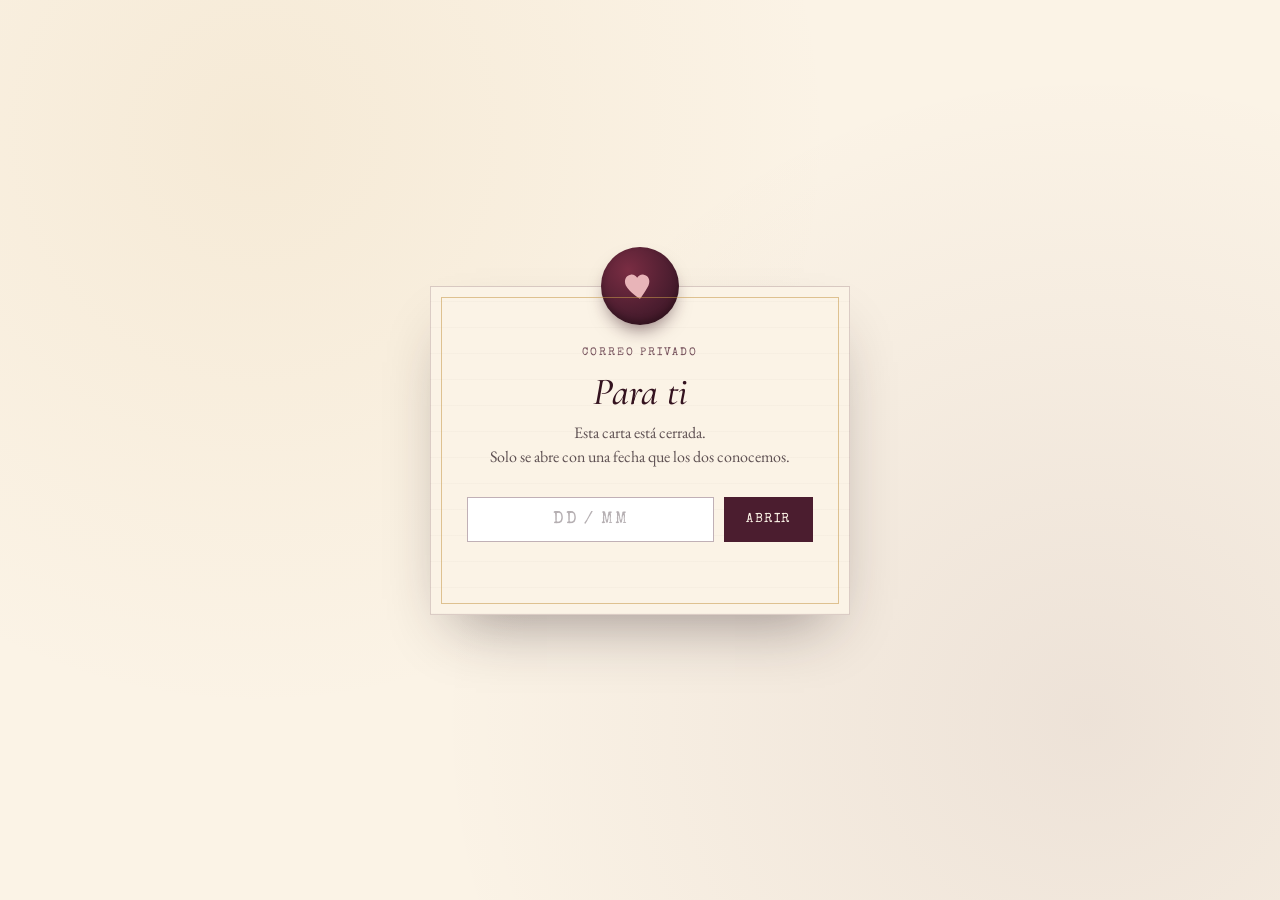
==== index.html @ 9cd6035f "BASE" ====
<!DOCTYPE html>
<html lang="es">
<head>
<meta charset="UTF-8">
<meta name="viewport" content="width=device-width, initial-scale=1.0">
<title>Para ti</title>
<link rel="icon" href="data:image/svg+xml,%3Csvg xmlns='http://www.w3.org/2000/svg' viewBox='0 0 32 32'%3E%3Ctext y='26' font-size='26'%3E%E2%9D%A4%EF%B8%8F%3C/text%3E%3C/svg%3E">
<link rel="preconnect" href="https://fonts.googleapis.com">
<link rel="preconnect" href="https://fonts.gstatic.com" crossorigin>
<link href="https://fonts.googleapis.com/css2?family=Cormorant+Garamond:ital,wght@0,400;0,500;0,600;1,500&family=EB+Garamond:ital,wght@0,400;0,500;1,400&family=Special+Elite&display=swap" rel="stylesheet">
<link rel="stylesheet" href="styles.css">
</head>
<body>

  <div class="envelope-card" id="envelopeCard">
    <div class="wax-seal" id="waxSeal">
      <svg viewBox="0 0 24 24"><path d="M12 21s-7.5-4.6-10-9.4C.4 8 2 4.5 5.4 4c2-.3 3.7.7 4.6 2.2C10.9 4.7 12.6 3.7 14.6 4c3.4.5 5 4 3.4 7.6C15.5 16.4 12 21 12 21z"/></svg>
    </div>
    <p class="eyebrow-mono">Correo privado</p>
    <h1 class="letter-title">Para ti</h1>
    <p class="letter-hint">Esta carta está cerrada.<br>Solo se abre con una fecha que los dos conocemos.</p>
    <form id="lockForm" autocomplete="off">
      <input type="text" id="dateInput" placeholder="DD / MM" aria-label="Introduce la fecha de nuestro aniversario" inputmode="numeric">
      <button type="submit" class="btn-primary">Abrir</button>
    </form>
    <p class="error-msg" id="errorMsg">Esa fecha no es... prueba otra vez.</p>
  </div>

<script>
(function(){

  function isCorrectDate(raw){
    var val = raw.trim().toLowerCase();
    var m = val.match(/^(\d{1,2})\s*[\/\-.\s]\s*(\d{1,2})$/);
    if(m){
      var day = parseInt(m[1],10);
      var month = parseInt(m[2],10);
      return day === 18 && month === 8;
    }
    if(/^18\s*(de)?\s*agosto$/.test(val)) return true;
    return false;
  }

  var envelopeCard = document.getElementById('envelopeCard');
  var waxSeal      = document.getElementById('waxSeal');
  var form         = document.getElementById('lockForm');
  var input        = document.getElementById('dateInput');
  var errorMsg     = document.getElementById('errorMsg');

  form.addEventListener('submit', function(e){
    e.preventDefault();
    if(isCorrectDate(input.value)){
      unlock();
    } else {
      errorMsg.classList.add('show');
      envelopeCard.classList.remove('shake');
      void envelopeCard.offsetWidth; // reinicia la animación
      envelopeCard.classList.add('shake');
      input.value = '';
      input.focus();
    }
  });

  function unlock(){
    waxSeal.classList.add('cracking');
    burstHearts();
    setTimeout(function(){
      window.location.href = 'pagina2.html';
    }, 900);
  }

  function burstHearts(){
    var wrap = document.createElement('div');
    wrap.className = 'heart-burst';
    document.body.appendChild(wrap);
    for(var i=0;i<14;i++){
      var s = document.createElement('span');
      s.textContent = '♥';
      s.style.left = (Math.random()*100)+'vw';
      s.style.animationDelay = (Math.random()*0.4)+'s';
      s.style.fontSize = (14+Math.random()*14)+'px';
      wrap.appendChild(s);
    }
  }

})();
</script>

</body>
</html>
---- styles.css ----
/* ============ TOKENS ============ */
:root{
  --paper:      #FBF3E6;
  --paper-deep: #F0E1C8;
  --wine:       #4B1D2F;
  --wine-deep:  #34121F;
  --blush:      #E8B4B8;
  --gold:       #C69A4B;
  --ink:        #2B1B22;

  --display: 'Cormorant Garamond', serif;
  --body:    'EB Garamond', serif;
  --mono:    'Special Elite', monospace;
}

*{ box-sizing: border-box; }

html, body{
  margin:0; padding:0;
  min-height:100vh;
  background: var(--paper);
  color: var(--ink);
  font-family: var(--body);
}

body{
  background-image:
    radial-gradient(circle at 20% 15%, rgba(198,154,75,0.10), transparent 45%),
    radial-gradient(circle at 85% 80%, rgba(75,29,47,0.08), transparent 50%);
  overflow-x: hidden;
  width: 100%;
  min-height: 100vh;
  min-height: 100dvh;
  display: flex;
  align-items: center;
  justify-content: center;
  padding: 32px 20px;
  opacity: 0;
  animation: pageFadeIn .6s ease forwards;
}

@keyframes pageFadeIn{ to{ opacity: 1; } }

a{ color: inherit; }

/* visible keyboard focus */
:focus-visible{
  outline: 2px solid var(--wine);
  outline-offset: 3px;
}

.eyebrow-mono{
  font-family: var(--mono);
  font-size: 11px;
  letter-spacing: .18em;
  text-transform: uppercase;
  color: var(--wine);
  opacity: .75;
}

/* ============================================================
   PÁGINA 1 — index.html — pantalla de la clave
   ============================================================ */

.envelope-card{
  position: relative;
  width: 100%;
  max-width: 420px;
  background: var(--paper);
  border: 1px solid rgba(75,29,47,0.18);
  box-shadow: 0 30px 60px -25px rgba(43,27,34,0.45);
  padding: 56px 36px 40px;
  text-align: center;
  background-image:
    repeating-linear-gradient(0deg, rgba(43,27,34,0.02) 0px, rgba(43,27,34,0.02) 1px, transparent 1px, transparent 26px);
  overflow-wrap: break-word;
}

.envelope-card::before{
  content:"";
  position:absolute; inset: 10px;
  border: 1px solid rgba(198,154,75,0.55);
  pointer-events:none;
}

.wax-seal{
  width: 78px; height: 78px;
  margin: -96px auto 22px;
  border-radius: 50%;
  background: radial-gradient(circle at 35% 30%, #7a2d43, var(--wine) 60%, var(--wine-deep) 100%);
  display:flex; align-items:center; justify-content:center;
  box-shadow: 0 10px 18px -6px rgba(52,18,31,0.55), inset 0 -4px 6px rgba(0,0,0,0.25);
}
.wax-seal svg{ width: 34px; height: 34px; fill: var(--blush); }

.wax-seal.cracking{ animation: crack .55s ease forwards; }
@keyframes crack{
  0%{ transform: scale(1) rotate(0deg); }
  35%{ transform: scale(1.12) rotate(-8deg); }
  60%{ transform: scale(0.9) rotate(6deg); }
  100%{ transform: scale(0) rotate(25deg); opacity: 0; }
}

.letter-title{
  font-family: var(--display);
  font-style: italic;
  font-weight: 500;
  font-size: 2.4rem;
  margin: 10px 0 6px;
  color: var(--wine-deep);
}

.letter-hint{
  font-size: 1rem;
  color: var(--ink);
  opacity: .75;
  margin: 0 0 28px;
  line-height: 1.5;
}

#lockForm{
  display:flex;
  gap: 10px;
  margin-bottom: 14px;
}

#dateInput{
  flex: 1;
  font-family: var(--mono);
  font-size: 1.05rem;
  letter-spacing: .08em;
  text-align:center;
  padding: 13px 10px;
  border: 1px solid rgba(75,29,47,0.35);
  background: #fff;
  color: var(--ink);
}
#dateInput::placeholder{ color: rgba(43,27,34,0.35); }

.btn-primary{
  font-family: var(--mono);
  font-size: .8rem;
  letter-spacing: .12em;
  text-transform: uppercase;
  background: var(--wine);
  color: var(--paper);
  border: none;
  padding: 0 22px;
  cursor: pointer;
  transition: background .25s ease, transform .15s ease;
}
.btn-primary:hover{ background: var(--wine-deep); }
.btn-primary:active{ transform: scale(.97); }

.error-msg{
  font-size: .85rem;
  color: #8a2b2b;
  min-height: 18px;
  margin: 0;
  opacity: 0;
  transition: opacity .2s ease;
}
.error-msg.show{ opacity: 1; }

.envelope-card.shake{ animation: shake .4s ease; }
@keyframes shake{
  0%,100%{ transform: translateX(0); }
  20%{ transform: translateX(-8px); }
  40%{ transform: translateX(7px); }
  60%{ transform: translateX(-5px); }
  80%{ transform: translateX(4px); }
}

/* corazones flotantes al acertar */
.heart-burst{ position: fixed; inset: 0; pointer-events: none; z-index: 50; }
.heart-burst span{
  position: absolute;
  bottom: -10px;
  font-size: 1.2rem;
  color: var(--wine);
  opacity: .85;
  animation: floatUp 2.4s ease-in forwards;
}
@keyframes floatUp{
  to{ transform: translateY(-100vh) rotate(20deg); opacity: 0; }
}

/* ============================================================
   PÁGINA 2 — pagina2.html — carta y carrusel
   ============================================================ */

.letter-page{
  width: 100%;
  max-width: 780px;
  text-align: center;
  padding: 20px 0 60px;
}

.daily-phrase{
  font-family: var(--display);
  font-style: italic;
  font-weight: 500;
  font-size: 1.1rem;
  line-height: 1.6;
  max-width: 480px;
  margin: 0 auto 30px;
  color: var(--wine);
  opacity: .9;
}
.daily-phrase:empty{ display: none; }
.daily-phrase::before{ content: "❧ "; }

.date-stamp{
  display:inline-block;
  font-family: var(--mono);
  font-size: 12px;
  letter-spacing: .2em;
  text-transform: uppercase;
  color: var(--wine);
  border: 1px solid var(--gold);
  padding: 6px 14px;
  margin-bottom: 22px;
  transform: rotate(-2deg);
}

.big-title{
  font-family: var(--display);
  font-weight: 600;
  line-height: .95;
  font-size: clamp(3rem, 10vw, 5.6rem);
  color: var(--wine-deep);
  margin: 0 0 28px;
}
.big-title span{
  display:block;
  font-style: italic;
  font-weight: 500;
  color: var(--wine);
}

.love-text{
  max-width: 560px;
  margin: 0 auto 56px;
  font-size: 1.15rem;
  line-height: 1.85;
  color: var(--ink);
}
.love-text em{
  font-family: var(--display);
  font-style: italic;
  font-size: 1.3rem;
  color: var(--wine);
}

/* ---------- carrusel ---------- */
.carousel{
  display:flex;
  align-items:center;
  justify-content:center;
  gap: 18px;
  margin-bottom: 18px;
}

.nav{
  background: none;
  border: 1px solid var(--wine);
  color: var(--wine);
  width: 42px; height: 42px;
  border-radius: 50%;
  font-size: 1.3rem;
  line-height: 1;
  cursor: pointer;
  flex-shrink: 0;
  transition: background .2s ease, color .2s ease;
}
.nav:hover{ background: var(--wine); color: var(--paper); }

.track-viewport{
  width: 260px;
  height: 320px;
  position: relative;
}

.polaroid{
  position: absolute;
  inset: 0;
  margin: auto;
  width: 240px;
  background: #fff;
  padding: 14px 14px 0;
  box-shadow: 0 18px 32px -14px rgba(43,27,34,0.4);
  opacity: 0;
  transform: scale(.9) rotate(0deg);
  transition: opacity .45s ease, transform .45s ease;
  pointer-events: none;
}
.polaroid.active{
  opacity: 1;
  transform: scale(1) rotate(var(--tilt, 0deg));
  pointer-events: auto;
  z-index: 2;
}

.photo-frame{
  width: 100%;
  aspect-ratio: 1 / 1;
  background: linear-gradient(135deg, var(--blush), var(--paper-deep));
  display:flex; align-items:center; justify-content:center;
  overflow:hidden;
}
.photo-frame img{
  width:100%; height:100%; object-fit: cover; display:block;
}
.photo-frame .fallback-icon svg{ width: 34px; height: 34px; fill: var(--wine); }

.polaroid figcaption{
  font-family: var(--mono);
  font-size: 12px;
  text-align:center;
  padding: 14px 4px 18px;
  color: var(--ink);
}

.dots{
  display:flex;
  gap: 8px;
  justify-content:center;
  margin-top: 6px;
}
.dots button{
  width: 8px; height: 8px;
  border-radius: 50%;
  border: 1px solid var(--wine);
  background: transparent;
  padding:0;
  cursor:pointer;
}
.dots button.active{ background: var(--wine); }

.signature{
  margin-top: 60px;
  font-family: var(--display);
  font-style: italic;
  font-size: 1.4rem;
  color: var(--wine);
}

/* ============ RESPONSIVE ============ */

/* tablets y móviles grandes */
@media (max-width: 640px){
  body{ padding: 24px 16px; }

  .envelope-card{ padding: 52px 24px 30px; max-width: 380px; }
  .wax-seal{ width: 68px; height: 68px; margin: -84px auto 18px; }
  .wax-seal svg{ width: 30px; height: 30px; }
  .letter-title{ font-size: 2.1rem; }
  .letter-hint{ font-size: .92rem; margin-bottom: 24px; }

  #lockForm{ gap: 8px; }
  #dateInput{ font-size: 1rem; padding: 12px 8px; min-width: 0; }
  .btn-primary{ padding: 0 16px; font-size: .72rem; letter-spacing: .08em; }

  .letter-page{ padding: 12px 0 40px; }
  .daily-phrase{ font-size: .95rem; margin-bottom: 22px; }
  .date-stamp{ font-size: 10px; padding: 5px 12px; margin-bottom: 16px; }
  .big-title{ margin-bottom: 20px; }
  .love-text{ font-size: 1rem; line-height: 1.75; margin-bottom: 40px; }
  .love-text em{ font-size: 1.1rem; }

  .carousel{ gap: 8px; }
  .nav{ width: 38px; height: 38px; font-size: 1.15rem; }
  .track-viewport{ width: 220px; height: 280px; }
  .polaroid{ width: 200px; padding: 12px 12px 0; }
  .signature{ margin-top: 40px; font-size: 1.2rem; }
}

/* móviles pequeños */
@media (max-width: 360px){
  body{ padding: 20px 12px; }

  .envelope-card{ padding: 48px 16px 26px; }
  .wax-seal{ width: 60px; height: 60px; margin: -74px auto 16px; }
  .wax-seal svg{ width: 26px; height: 26px; }
  .letter-title{ font-size: 1.8rem; }
  .letter-hint{ font-size: .85rem; }

  #lockForm{ flex-direction: column; }
  .btn-primary{ padding: 12px; }

  .track-viewport{ width: 180px; height: 230px; }
  .polaroid{ width: 165px; }
  .nav{ width: 34px; height: 34px; font-size: 1rem; }
  .big-title{ margin-bottom: 16px; }
}

/* pantallas bajas (móvil en horizontal) */
@media (max-height: 560px) and (orientation: landscape){
  body{ align-items: flex-start; padding-top: 20px; }
  .wax-seal{ margin-top: -60px; width: 56px; height: 56px; }
  .letter-page{ padding-top: 4px; }
  .love-text{ margin-bottom: 28px; }
}

/* ============ REDUCED MOTION ============ */
@media (prefers-reduced-motion: reduce){
  *{ animation-duration: .001ms !important; transition-duration: .001ms !important; }
}
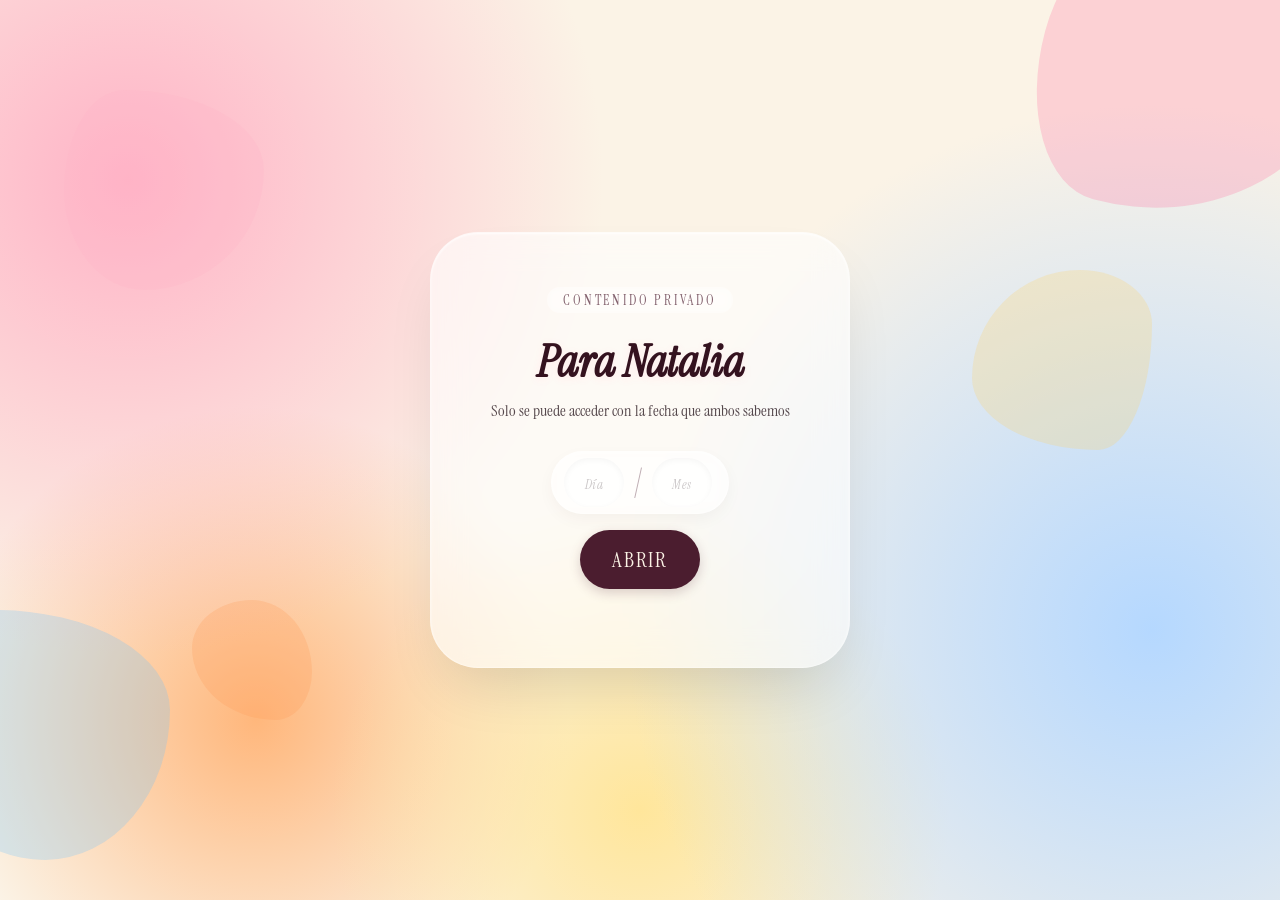
==== commit 19c4bbca: "UPDATE" ====
--- a/index.html
+++ b/index.html
@@ -1,90 +1,99 @@
 <!DOCTYPE html>
 <html lang="es">
 <head>
-<meta charset="UTF-8">
-<meta name="viewport" content="width=device-width, initial-scale=1.0">
-<title>Para ti</title>
-<link rel="icon" href="data:image/svg+xml,%3Csvg xmlns='http://www.w3.org/2000/svg' viewBox='0 0 32 32'%3E%3Ctext y='26' font-size='26'%3E%E2%9D%A4%EF%B8%8F%3C/text%3E%3C/svg%3E">
-<link rel="preconnect" href="https://fonts.googleapis.com">
-<link rel="preconnect" href="https://fonts.gstatic.com" crossorigin>
-<link href="https://fonts.googleapis.com/css2?family=Cormorant+Garamond:ital,wght@0,400;0,500;0,600;1,500&family=EB+Garamond:ital,wght@0,400;0,500;1,400&family=Special+Elite&display=swap" rel="stylesheet">
-<link rel="stylesheet" href="styles.css">
+  <meta charset="UTF-8">
+  <meta name="viewport" content="width=device-width, initial-scale=1.0">
+  <title>Para ti</title>
+  <link rel="icon" href="data:image/svg+xml,%3Csvg xmlns='http://www.w3.org/2000/svg' viewBox='0 0 32 32'%3E%3Ctext y='26' font-size='26'%3E%E2%9D%A4%EF%B8%8F%3C/text%3E%3C/svg%3E">
+  <link rel="preconnect" href="https://fonts.googleapis.com">
+  <link rel="preconnect" href="https://fonts.gstatic.com" crossorigin>
+  <link href="https://fonts.googleapis.com/css2?family=Instrument+Serif:ital@0;1&display=swap" rel="stylesheet">
+  <link rel="stylesheet" href="styles.css">
 </head>
 <body>
-
-  <div class="envelope-card" id="envelopeCard">
-    <div class="wax-seal" id="waxSeal">
-      <svg viewBox="0 0 24 24"><path d="M12 21s-7.5-4.6-10-9.4C.4 8 2 4.5 5.4 4c2-.3 3.7.7 4.6 2.2C10.9 4.7 12.6 3.7 14.6 4c3.4.5 5 4 3.4 7.6C15.5 16.4 12 21 12 21z"/></svg>
-    </div>
-    <p class="eyebrow-mono">Correo privado</p>
-    <h1 class="letter-title">Para ti</h1>
-    <p class="letter-hint">Esta carta está cerrada.<br>Solo se abre con una fecha que los dos conocemos.</p>
-    <form id="lockForm" autocomplete="off">
-      <input type="text" id="dateInput" placeholder="DD / MM" aria-label="Introduce la fecha de nuestro aniversario" inputmode="numeric">
-      <button type="submit" class="btn-primary">Abrir</button>
-    </form>
-    <p class="error-msg" id="errorMsg">Esa fecha no es... prueba otra vez.</p>
+  <div class="collage-bg">
+    <div class="shape shape-1"></div>
+    <div class="shape shape-2"></div>
+    <div class="shape shape-3"></div>
+    <div class="shape shape-4"></div>
+    <div class="shape shape-5"></div>
   </div>
 
-<script>
-(function(){
+  <div class="card-wrapper">
+    <img src="images/FlowersLeft.png" alt="" class="corner-img top-left">
+    <img src="images/FlowersRight.png" alt="" class="corner-img bottom-right">
 
-  function isCorrectDate(raw){
-    var val = raw.trim().toLowerCase();
-    var m = val.match(/^(\d{1,2})\s*[\/\-.\s]\s*(\d{1,2})$/);
-    if(m){
-      var day = parseInt(m[1],10);
-      var month = parseInt(m[2],10);
-      return day === 18 && month === 8;
-    }
-    if(/^18\s*(de)?\s*agosto$/.test(val)) return true;
-    return false;
-  }
+    <div class="envelope-card" id="envelopeCard">
+      <div class="card-bg-image"></div>
 
-  var envelopeCard = document.getElementById('envelopeCard');
-  var waxSeal      = document.getElementById('waxSeal');
-  var form         = document.getElementById('lockForm');
-  var input        = document.getElementById('dateInput');
-  var errorMsg     = document.getElementById('errorMsg');
+      <p class="eyebrow-mono">Contenido privado</p>
+      <h1 class="letter-title">Para Natalia</h1>
+      <p class="letter-hint">Solo se puede acceder con la fecha que ambos sabemos</p>
 
-  form.addEventListener('submit', function(e){
-    e.preventDefault();
-    if(isCorrectDate(input.value)){
-      unlock();
-    } else {
-      errorMsg.classList.add('show');
-      envelopeCard.classList.remove('shake');
-      void envelopeCard.offsetWidth; // reinicia la animación
-      envelopeCard.classList.add('shake');
-      input.value = '';
-      input.focus();
-    }
-  });
+      <form id="lockForm" autocomplete="off">
+        <div class="date-fields">
+          <input type="text" id="dayInput" placeholder="Día" maxlength="2" inputmode="numeric" aria-label="Día">
+          <span class="date-separator">/</span>
+          <input type="text" id="monthInput" placeholder="Mes" maxlength="2" inputmode="numeric" aria-label="Mes">
+        </div>
+        <button type="submit" class="btn-primary">Abrir</button>
+      </form>
 
-  function unlock(){
-    waxSeal.classList.add('cracking');
-    burstHearts();
-    setTimeout(function(){
-      window.location.href = 'pagina2.html';
-    }, 900);
-  }
+      <p class="error-msg" id="errorMsg">Esa fecha no es... prueba otra vez.</p>
+    </div>
+  </div>
 
-  function burstHearts(){
-    var wrap = document.createElement('div');
-    wrap.className = 'heart-burst';
-    document.body.appendChild(wrap);
-    for(var i=0;i<14;i++){
-      var s = document.createElement('span');
-      s.textContent = '♥';
-      s.style.left = (Math.random()*100)+'vw';
-      s.style.animationDelay = (Math.random()*0.4)+'s';
-      s.style.fontSize = (14+Math.random()*14)+'px';
-      wrap.appendChild(s);
-    }
-  }
+  <script>
+    (function(){
+      var dayInput = document.getElementById('dayInput');
+      var monthInput = document.getElementById('monthInput');
+      var form = document.getElementById('lockForm');
+      var errorMsg = document.getElementById('errorMsg');
+      var envelopeCard = document.getElementById('envelopeCard');
 
-})();
-</script>
+      function isCorrectDate(day, month){
+        return (parseInt(day,10) === 18 && parseInt(month,10) === 8);
+      }
 
+      form.addEventListener('submit', function(e){
+        e.preventDefault();
+        var day = dayInput.value.trim();
+        var month = monthInput.value.trim();
+        if(day && month && isCorrectDate(day, month)){
+          unlock();
+        } else {
+          errorMsg.classList.add('show');
+          envelopeCard.classList.remove('shake');
+          void envelopeCard.offsetWidth;
+          envelopeCard.classList.add('shake');
+          dayInput.value = '';
+          monthInput.value = '';
+          dayInput.focus();
+        }
+      });
+
+      function unlock(){
+        burstHearts();
+        setTimeout(function(){
+          window.location.href = 'pagina2.html';
+        }, 900);
+      }
+
+      function burstHearts(){
+        var wrap = document.createElement('div');
+        wrap.className = 'heart-burst';
+        document.body.appendChild(wrap);
+        for(var i=0;i<20;i++){
+          var s = document.createElement('span');
+          s.textContent = '♥';
+          s.style.left = (Math.random()*100)+'vw';
+          s.style.animationDelay = (Math.random()*0.5)+'s';
+          s.style.fontSize = (12+Math.random()*20)+'px';
+          s.style.color = ['#ff6b9d','#ff9a56','#ffd166','#6bc1ff'][Math.floor(Math.random()*4)];
+          wrap.appendChild(s);
+        }
+      }
+    })();
+  </script>
 </body>
-</html>
+</html>
--- a/styles.css
+++ b/styles.css
@@ -8,9 +8,19 @@
   --gold:       #C69A4B;
   --ink:        #2B1B22;
 
-  --display: 'Cormorant Garamond', serif;
-  --body:    'EB Garamond', serif;
-  --mono:    'Special Elite', monospace;
+  --pink:       #ff6b9d;
+  --pink-light: #ffb3c6;
+  --orange:     #ff9a56;
+  --orange-light: #ffb77c;
+  --blue:       #6bc1ff;
+  --blue-light: #b5d8ff;
+  --yellow:     #ffd166;
+  --yellow-light: #ffe69b;
+  --white-glass: rgba(255,255,255,0.6);
+
+  --font-main: 'Instrument Serif', serif;
+  --font-serif: 'Playfair Display', serif;
+  --font-mono: 'Courier Prime', monospace;
 }
 
 *{ box-sizing: border-box; }
@@ -20,13 +30,15 @@
   min-height:100vh;
   background: var(--paper);
   color: var(--ink);
-  font-family: var(--body);
+  font-family: var(--font-main);
 }
 
 body{
   background-image:
-    radial-gradient(circle at 20% 15%, rgba(198,154,75,0.10), transparent 45%),
-    radial-gradient(circle at 85% 80%, rgba(75,29,47,0.08), transparent 50%);
+    radial-gradient(circle at 10% 20%, var(--pink-light) 0%, transparent 35%),
+    radial-gradient(circle at 90% 70%, var(--blue-light) 0%, transparent 40%),
+    radial-gradient(circle at 50% 90%, var(--yellow-light) 0%, transparent 30%),
+    radial-gradient(circle at 20% 80%, var(--orange-light) 0%, transparent 25%);
   overflow-x: hidden;
   width: 100%;
   min-height: 100vh;
@@ -35,128 +47,261 @@
   align-items: center;
   justify-content: center;
   padding: 32px 20px;
-  opacity: 0;
-  animation: pageFadeIn .6s ease forwards;
-}
-
-@keyframes pageFadeIn{ to{ opacity: 1; } }
-
-a{ color: inherit; }
-
-/* visible keyboard focus */
-:focus-visible{
-  outline: 2px solid var(--wine);
-  outline-offset: 3px;
+  position: relative;
+}
+
+/* ===== Fondo collage (z-index 0) ===== */
+.collage-bg{
+  position: fixed;
+  inset: 0;
+  z-index: 0;
+  pointer-events: none;
+  overflow: hidden;
+}
+.shape{
+  position: absolute;
+  border-radius: 50%;
+  opacity: 0.25;
+  mix-blend-mode: multiply;
+}
+.shape-1{
+  width: 300px; height: 300px;
+  top: -80px; right: -60px;
+  background: var(--pink);
+  transform: rotate(15deg);
+  border-radius: 40% 60% 70% 30% / 50% 40% 60% 50%;
+}
+.shape-2{
+  width: 250px; height: 250px;
+  bottom: 40px; left: -80px;
+  background: var(--blue);
+  border-radius: 30% 70% 50% 50% / 50% 40% 60% 50%;
+}
+.shape-3{
+  width: 180px; height: 180px;
+  top: 30%; right: 10%;
+  background: var(--yellow);
+  border-radius: 60% 40% 30% 70% / 60% 30% 70% 40%;
+}
+.shape-4{
+  width: 120px; height: 120px;
+  bottom: 20%; left: 15%;
+  background: var(--orange);
+  border-radius: 50% 50% 30% 70% / 40% 60% 40% 60%;
+}
+.shape-5{
+  width: 200px; height: 200px;
+  top: 10%; left: 5%;
+  background: var(--pink-light);
+  border-radius: 30% 70% 60% 40% / 50% 40% 60% 50%;
+}
+
+/* ============================================================
+   INDEX – TARJETA DE BLOQUEO
+   ============================================================ */
+.card-wrapper{
+  position: relative;
+  z-index: 1;
+  width: 100%;
+  max-width: 520px;
+  display: flex;
+  justify-content: center;
+  align-items: center;
+  padding: 60px 30px;
+  margin: 0 auto;
+}
+
+/* Imágenes de esquina (flores) */
+.corner-img{
+  position: absolute;
+  z-index: 3;
+  pointer-events: none;
+  width: clamp(80px, 25vw, 200px);
+  height: auto;
+  opacity: 0.85;
+}
+.top-left{
+  top: 0;
+  left: 0;
+  transform: translate(-10%, -10%);
+}
+.bottom-right{
+  bottom: 0;
+  right: 0;
+  transform: translate(10%, 10%);
+}
+
+.envelope-card {
+  position: relative;
+  z-index: 1;
+  width: 100%;
+  max-width: 420px;
+  background: var(--white-glass);
+  backdrop-filter: blur(16px);
+  -webkit-backdrop-filter: blur(16px);
+  border-radius: 48px;
+  padding: 40px 36px 44px;
+  text-align: center;
+  box-shadow: 0 30px 60px -20px rgba(0,0,0,0.15),
+              inset 0 1px 2px rgba(255,255,255,0.8);
+  border: 1px solid rgba(255,255,255,0.3);
+  transition: transform 0.3s ease, box-shadow 0.3s ease;
+  overflow: hidden;
+}
+
+/* 👇 NUEVA REGLA: contenido por encima de la imagen de fondo */
+.envelope-card > *:not(.card-bg-image) {
+  position: relative;
+  z-index: 2;
+} 
+.envelope-card:hover{
+  transform: scale(1.02);
+  box-shadow: 0 40px 80px -20px rgba(0,0,0,0.2);
+}
+
+.card-bg-image{
+  position: absolute;
+  inset: 0;
+  z-index: 1;
+  background-image: url('images/Lock.png');
+  background-size: cover;
+  background-position: center;
+  opacity: 0.15;
+  pointer-events: none;
+  border-radius: 48px;
 }
 
 .eyebrow-mono{
-  font-family: var(--mono);
-  font-size: 11px;
-  letter-spacing: .18em;
+  font-family: var(--font-main);
+  font-size: 14px;
+  letter-spacing: .2em;
   text-transform: uppercase;
   color: var(--wine);
-  opacity: .75;
-}
-
-/* ============================================================
-   PÁGINA 1 — index.html — pantalla de la clave
-   ============================================================ */
-
-.envelope-card{
-  position: relative;
-  width: 100%;
-  max-width: 420px;
-  background: var(--paper);
-  border: 1px solid rgba(75,29,47,0.18);
-  box-shadow: 0 30px 60px -25px rgba(43,27,34,0.45);
-  padding: 56px 36px 40px;
-  text-align: center;
-  background-image:
-    repeating-linear-gradient(0deg, rgba(43,27,34,0.02) 0px, rgba(43,27,34,0.02) 1px, transparent 1px, transparent 26px);
-  overflow-wrap: break-word;
-}
-
-.envelope-card::before{
-  content:"";
-  position:absolute; inset: 10px;
-  border: 1px solid rgba(198,154,75,0.55);
-  pointer-events:none;
-}
-
-.wax-seal{
-  width: 78px; height: 78px;
-  margin: -96px auto 22px;
-  border-radius: 50%;
-  background: radial-gradient(circle at 35% 30%, #7a2d43, var(--wine) 60%, var(--wine-deep) 100%);
-  display:flex; align-items:center; justify-content:center;
-  box-shadow: 0 10px 18px -6px rgba(52,18,31,0.55), inset 0 -4px 6px rgba(0,0,0,0.25);
-}
-.wax-seal svg{ width: 34px; height: 34px; fill: var(--blush); }
-
-.wax-seal.cracking{ animation: crack .55s ease forwards; }
-@keyframes crack{
-  0%{ transform: scale(1) rotate(0deg); }
-  35%{ transform: scale(1.12) rotate(-8deg); }
-  60%{ transform: scale(0.9) rotate(6deg); }
-  100%{ transform: scale(0) rotate(25deg); opacity: 0; }
+  opacity: .7;
+  background: rgba(255,255,255,0.3);
+  display: inline-block;
+  padding: 4px 16px;
+  border-radius: 40px;
+  backdrop-filter: blur(4px);
+  margin-bottom: 8px;
 }
 
 .letter-title{
-  font-family: var(--display);
+  font-family: var(--font-main);
+  font-weight: 700;
   font-style: italic;
-  font-weight: 500;
-  font-size: 2.4rem;
-  margin: 10px 0 6px;
+  font-size: 2.8rem;
+  margin: 12px 0 8px;
   color: var(--wine-deep);
+  text-shadow: 0 2px 8px rgba(255,107,157,0.1);
 }
 
 .letter-hint{
   font-size: 1rem;
   color: var(--ink);
-  opacity: .75;
+  opacity: .8;
   margin: 0 0 28px;
   line-height: 1.5;
 }
 
 #lockForm{
-  display:flex;
-  gap: 10px;
+  display: flex;
+  flex-direction: column;
+  align-items: center;
+  gap: 16px;
   margin-bottom: 14px;
 }
 
-#dateInput{
-  flex: 1;
-  font-family: var(--mono);
-  font-size: 1.05rem;
+.date-fields{
+  display: flex;
+  align-items: center;
+  justify-content: center;
+  gap: 8px;
+  background: rgba(255,255,255,0.3);
+  backdrop-filter: blur(8px);
+  -webkit-backdrop-filter: blur(8px);
+  padding: 6px 16px 6px 12px;
+  border-radius: 60px;
+  border: 1px solid rgba(255,255,255,0.4);
+  box-shadow: inset 0 1px 3px rgba(255,255,255,0.6), 0 6px 16px rgba(0,0,0,0.04);
+  transition: border-color 0.3s, box-shadow 0.3s;
+}
+.date-fields:focus-within{
+  border-color: var(--pink);
+  box-shadow: inset 0 1px 3px rgba(255,255,255,0.6), 0 6px 20px rgba(255,107,157,0.12);
+}
+
+.date-fields input{
+  width: 60px;
+  font-family: var(--font-main);
+  font-size: 1.2rem;
+  letter-spacing: 0.06em;
+  text-align: center;
+  padding: 12px 4px;
+  border: none;
+  border-radius: 40px;
+  background: rgba(255,255,255,0.4);
+  backdrop-filter: blur(4px);
+  -webkit-backdrop-filter: blur(4px);
+  color: var(--ink);
+  box-shadow: inset 0 2px 6px rgba(0,0,0,0.04);
+  transition: background 0.2s, box-shadow 0.2s;
+}
+.date-fields input:focus{
+  outline: none;
+  background: rgba(255,255,255,0.7);
+  box-shadow: inset 0 2px 8px rgba(0,0,0,0.06), 0 0 0 3px rgba(255,107,157,0.15);
+}
+.date-fields input::placeholder{
+  color: rgba(43,27,34,0.25);
+  font-size: 0.8rem;
+  letter-spacing: 0.04em;
+  font-style: italic;
+}
+.date-fields input::-webkit-outer-spin-button,
+.date-fields input::-webkit-inner-spin-button{
+  -webkit-appearance: none;
+  margin: 0;
+}
+
+.date-separator{
+  font-family: var(--font-main);
+  font-size: 2rem;
+  color: var(--wine);
+  opacity: 0.35;
+  font-weight: 300;
+  line-height: 1;
+  padding: 0 2px;
+}
+
+.btn-primary{
+  font-family: var(--font-main);
+  font-size: 1.3rem;
   letter-spacing: .08em;
-  text-align:center;
-  padding: 13px 10px;
-  border: 1px solid rgba(75,29,47,0.35);
-  background: #fff;
-  color: var(--ink);
-}
-#dateInput::placeholder{ color: rgba(43,27,34,0.35); }
-
-.btn-primary{
-  font-family: var(--mono);
-  font-size: .8rem;
-  letter-spacing: .12em;
   text-transform: uppercase;
   background: var(--wine);
   color: var(--paper);
   border: none;
-  padding: 0 22px;
+  padding: 16px 32px;
+  border-radius: 60px;
   cursor: pointer;
-  transition: background .25s ease, transform .15s ease;
-}
-.btn-primary:hover{ background: var(--wine-deep); }
-.btn-primary:active{ transform: scale(.97); }
+  transition: all .25s ease;
+  box-shadow: 0 4px 12px rgba(75,29,47,0.2);
+  width: 100%;
+  max-width: 120px;
+}
+.btn-primary:hover{
+  background: var(--wine-deep);
+  transform: scale(1.04);
+  box-shadow: 0 8px 20px rgba(75,29,47,0.25);
+}
+.btn-primary:active{ transform: scale(.96); }
 
 .error-msg{
   font-size: .85rem;
-  color: #8a2b2b;
-  min-height: 18px;
-  margin: 0;
+  color: #c0392b;
+  min-height: 20px;
+  margin: 8px 0 0;
   opacity: 0;
   transition: opacity .2s ease;
 }
@@ -171,238 +316,336 @@
   80%{ transform: translateX(4px); }
 }
 
-/* corazones flotantes al acertar */
-.heart-burst{ position: fixed; inset: 0; pointer-events: none; z-index: 50; }
+.heart-burst{ position: fixed; inset: 0; pointer-events: none; z-index: 200; }
 .heart-burst span{
   position: absolute;
   bottom: -10px;
   font-size: 1.2rem;
+  opacity: .8;
+  animation: floatUp 2.8s ease-in forwards;
+}
+@keyframes floatUp{
+  to{ transform: translateY(-100vh) rotate(30deg); opacity: 0; }
+}
+
+/* ============================================================
+   PÁGINA 2 – CARTA DE ANIVERSARIO
+   ============================================================ */
+.letter-page{
+  max-width: 720px;
+  width: 100%;
+  margin: 0 auto;
+  padding: 60px 32px 80px;
+  position: relative;
+  z-index: 1;
+  background: rgba(255,255,255,0.4);
+  backdrop-filter: blur(4px);
+  -webkit-backdrop-filter: blur(4px);
+  border-radius: 48px;
+  box-shadow: 0 20px 60px rgba(0,0,0,0.05);
+  border: 1px solid rgba(255,255,255,0.3);
+}
+
+.daily-phrase{
+  font-family: var(--font-mono);
+  font-size: 0.9rem;
+  text-transform: uppercase;
+  letter-spacing: 0.08em;
   color: var(--wine);
-  opacity: .85;
-  animation: floatUp 2.4s ease-in forwards;
-}
-@keyframes floatUp{
-  to{ transform: translateY(-100vh) rotate(20deg); opacity: 0; }
-}
-
-/* ============================================================
-   PÁGINA 2 — pagina2.html — carta y carrusel
-   ============================================================ */
-
-.letter-page{
-  width: 100%;
-  max-width: 780px;
+  opacity: 0.7;
   text-align: center;
-  padding: 20px 0 60px;
-}
-
-.daily-phrase{
-  font-family: var(--display);
+  margin-top: 0;
+  margin-bottom: 12px;
+}
+
+.date-stamp{
+  display: block;
+  width: fit-content; /* para que se ajuste al contenido */
+  font-family: var(--font-serif);
+  font-size: 1.1rem;
+  font-weight: 400;
+  color: var(--gold);
+  background: rgba(255,255,255,0.3);
+  padding: 4px 20px;
+  border-radius: 40px;
+  backdrop-filter: blur(4px);
+  margin: 0 auto 16px;
+  letter-spacing: 0.04em;
+  border: 1px solid rgba(255,255,255,0.2);
+}
+.big-title{
+  font-family: var(--font-serif);
+  font-weight: 1000;
+  font-size: 5rem;
+  line-height: 1.1;
+  text-align: center;
+  color: var(--wine-deep);
+  margin: 8px 0 16px;
+}
+.big-title span{
+  display: block;
+  font-weight: 400;
   font-style: italic;
-  font-weight: 500;
-  font-size: 1.1rem;
-  line-height: 1.6;
-  max-width: 480px;
-  margin: 0 auto 30px;
+  font-size: 3.2rem;
+  color: var(--pink);
+  margin-top: -8px;
+}
+
+.love-text{
+  font-family: var(--font-serif);
+  font-size: 1.2rem;
+  line-height: 1.7;
+  color: var(--ink);
+  text-align: left;
+  max-width: 540px;
+  margin: 0 auto 40px;
+  padding: 0 8px;
+}
+.love-text em{
+  font-style: italic;
   color: var(--wine);
-  opacity: .9;
-}
-.daily-phrase:empty{ display: none; }
-.daily-phrase::before{ content: "❧ "; }
-
-.date-stamp{
-  display:inline-block;
-  font-family: var(--mono);
-  font-size: 12px;
-  letter-spacing: .2em;
-  text-transform: uppercase;
-  color: var(--wine);
-  border: 1px solid var(--gold);
-  padding: 6px 14px;
-  margin-bottom: 22px;
-  transform: rotate(-2deg);
-}
-
-.big-title{
-  font-family: var(--display);
-  font-weight: 600;
-  line-height: .95;
-  font-size: clamp(3rem, 10vw, 5.6rem);
-  color: var(--wine-deep);
-  margin: 0 0 28px;
-}
-.big-title span{
-  display:block;
-  font-style: italic;
-  font-weight: 500;
-  color: var(--wine);
-}
-
-.love-text{
-  max-width: 560px;
-  margin: 0 auto 56px;
-  font-size: 1.15rem;
-  line-height: 1.85;
-  color: var(--ink);
-}
-.love-text em{
-  font-family: var(--display);
-  font-style: italic;
-  font-size: 1.3rem;
-  color: var(--wine);
-}
-
-/* ---------- carrusel ---------- */
-.carousel{
-  display:flex;
-  align-items:center;
-  justify-content:center;
-  gap: 18px;
-  margin-bottom: 18px;
-}
-
-.nav{
-  background: none;
-  border: 1px solid var(--wine);
-  color: var(--wine);
-  width: 42px; height: 42px;
-  border-radius: 50%;
-  font-size: 1.3rem;
-  line-height: 1;
-  cursor: pointer;
-  flex-shrink: 0;
-  transition: background .2s ease, color .2s ease;
-}
-.nav:hover{ background: var(--wine); color: var(--paper); }
-
-.track-viewport{
-  width: 260px;
-  height: 320px;
+}
+
+/* ===== CARRUSEL ===== */
+.carousel {
   position: relative;
-}
-
-.polaroid{
+  display: flex;
+  align-items: center;
+  justify-content: center;
+  gap: 12px;
+  margin: 32px auto 20px;
+  max-width: 600px;
+}
+
+.track-viewport {
+  position: relative;
+  width: 100%;
+  height: 500px;
+  overflow: hidden;
+  display: flex;
+  align-items: center;
+  justify-content: center;
+}
+
+.polaroid {
   position: absolute;
-  inset: 0;
-  margin: auto;
-  width: 240px;
+  width: calc(100% - 32px);
+  max-width: 400px;
+  height: auto;
+  min-height: 340px;
+  padding: 16px 16px 48px;
   background: #fff;
-  padding: 14px 14px 0;
-  box-shadow: 0 18px 32px -14px rgba(43,27,34,0.4);
+  box-shadow: 0 5px 5px rgba(0,0,0,0.08), 0 2px 8px rgba(0,0,0,0.02);
+  border-radius: 12px 12px 8px 8px;
+  transform: rotate(var(--tilt, 0deg)) scale(0.92);
   opacity: 0;
-  transform: scale(.9) rotate(0deg);
-  transition: opacity .45s ease, transform .45s ease;
+  transition: opacity 0.4s ease, transform 0.4s ease;
   pointer-events: none;
-}
-.polaroid.active{
+  display: flex;
+  flex-direction: column;
+  align-items: center;
+  border: 1px solid rgba(255,255,255,0.6);
+  box-sizing: border-box;
+}
+.polaroid.active {
   opacity: 1;
-  transform: scale(1) rotate(var(--tilt, 0deg));
+  transform: rotate(var(--tilt, 0deg)) scale(1);
   pointer-events: auto;
   z-index: 2;
 }
 
-.photo-frame{
+.photo-frame {
   width: 100%;
   aspect-ratio: 1 / 1;
-  background: linear-gradient(135deg, var(--blush), var(--paper-deep));
-  display:flex; align-items:center; justify-content:center;
-  overflow:hidden;
-}
-.photo-frame img{
-  width:100%; height:100%; object-fit: cover; display:block;
-}
-.photo-frame .fallback-icon svg{ width: 34px; height: 34px; fill: var(--wine); }
-
-.polaroid figcaption{
-  font-family: var(--mono);
+  background: var(--paper-deep);
+  border-radius: 8px;
+  overflow: hidden;
+  display: flex;
+  align-items: center;
+  justify-content: center;
+  flex-shrink: 0;
+}
+.photo-frame img {
+  width: 100%;
+  height: 100%;
+  object-fit: cover;
+  display: block;
+}
+
+.fallback-icon {
+  display: none;
+  flex-direction: column;
+  align-items: center;
+  justify-content: center;
+  gap: 6px;
+  background: var(--paper-deep);
+  color: var(--ink);
+  opacity: 0.6;
+  font-family: var(--font-mono);
   font-size: 12px;
-  text-align:center;
-  padding: 14px 4px 18px;
-  color: var(--ink);
-}
-
-.dots{
-  display:flex;
+  width: 100%;
+  height: 100%;
+}
+.fallback-icon svg {
+  fill: var(--wine);
+  opacity: 0.4;
+  width: 36px;
+  height: 36px;
+}
+
+.polaroid figcaption {
+  font-family: var(--font-serif);
+  font-size: 0.9rem;
+  text-align: center;
+  color: var(--wine);
+  margin-top: 12px;
+  letter-spacing: 0.02em;
+  font-style: italic;
+  padding: 0 4px;
+  flex-shrink: 0;
+  width: 100%;
+}
+
+.nav {
+  background: rgba(255,255,255,0.6);
+  backdrop-filter: blur(8px);
+  border: none;
+  width: 44px;
+  height: 44px;
+  border-radius: 50%;
+  font-size: 1.8rem;
+  line-height: 1;
+  color: var(--wine);
+  cursor: pointer;
+  transition: all 0.2s;
+  box-shadow: 0 4px 12px rgba(0,0,0,0.04);
+  flex-shrink: 0;
+  display: flex;
+  align-items: center;
+  justify-content: center;
+}
+.nav:hover {
+  background: #fff;
+  box-shadow: 0 8px 20px rgba(0,0,0,0.08);
+  transform: scale(1.05);
+}
+.nav:active { transform: scale(0.95); }
+
+.dots {
+  display: flex;
+  justify-content: center;
   gap: 8px;
-  justify-content:center;
-  margin-top: 6px;
-}
-.dots button{
-  width: 8px; height: 8px;
+  margin: 8px 0 32px;
+}
+.dots button {
+  width: 10px;
+  height: 10px;
   border-radius: 50%;
-  border: 1px solid var(--wine);
-  background: transparent;
-  padding:0;
-  cursor:pointer;
-}
-.dots button.active{ background: var(--wine); }
+  border: none;
+  background: rgba(75,29,47,0.15);
+  cursor: pointer;
+  transition: background 0.25s, transform 0.2s;
+  padding: 0;
+}
+.dots button.active {
+  background: var(--wine);
+  transform: scale(1.2);
+}
 
 .signature{
-  margin-top: 60px;
-  font-family: var(--display);
+  font-family: var(--font-serif);
+  font-size: 1.8rem;
+  font-weight: 400;
   font-style: italic;
-  font-size: 1.4rem;
+  text-align: center;
   color: var(--wine);
-}
-
-/* ============ RESPONSIVE ============ */
-
-/* tablets y móviles grandes */
+  margin-top: 24px;
+  padding-top: 16px;
+  border-top: 2px dashed rgba(75,29,47,0.1);
+}
+
+/* ===== GIF ===== */
+.gif-wrapper {
+  display: flex;
+  justify-content: center;
+  margin-top: 24px;
+}
+.gif-wrapper img {
+  max-width: 280px;
+  width: 100%;
+  height: auto;
+  border-radius: 20px;
+  transition: transform 0.3s ease, box-shadow 0.3s ease;
+}
+.gif-wrapper img:hover {
+  transform: scale(1.02);
+}
+
+/* ============================================================
+   RESPONSIVE
+   ============================================================ */
 @media (max-width: 640px){
-  body{ padding: 24px 16px; }
-
-  .envelope-card{ padding: 52px 24px 30px; max-width: 380px; }
-  .wax-seal{ width: 68px; height: 68px; margin: -84px auto 18px; }
-  .wax-seal svg{ width: 30px; height: 30px; }
-  .letter-title{ font-size: 2.1rem; }
-  .letter-hint{ font-size: .92rem; margin-bottom: 24px; }
-
-  #lockForm{ gap: 8px; }
-  #dateInput{ font-size: 1rem; padding: 12px 8px; min-width: 0; }
-  .btn-primary{ padding: 0 16px; font-size: .72rem; letter-spacing: .08em; }
-
-  .letter-page{ padding: 12px 0 40px; }
-  .daily-phrase{ font-size: .95rem; margin-bottom: 22px; }
-  .date-stamp{ font-size: 10px; padding: 5px 12px; margin-bottom: 16px; }
-  .big-title{ margin-bottom: 20px; }
-  .love-text{ font-size: 1rem; line-height: 1.75; margin-bottom: 40px; }
-  .love-text em{ font-size: 1.1rem; }
-
-  .carousel{ gap: 8px; }
-  .nav{ width: 38px; height: 38px; font-size: 1.15rem; }
-  .track-viewport{ width: 220px; height: 280px; }
-  .polaroid{ width: 200px; padding: 12px 12px 0; }
-  .signature{ margin-top: 40px; font-size: 1.2rem; }
-}
-
-/* móviles pequeños */
+  body{ padding: 16px 10px; }
+
+  .card-wrapper{ padding: 40px 16px; max-width: 100%; }
+  .corner-img{ width: clamp(60px, 18vw, 120px); }
+  .top-left{ transform: translate(-5%, -5%); }
+  .bottom-right{ transform: translate(5%, 5%); }
+
+  .envelope-card{ padding: 28px 20px 32px; border-radius: 32px; }
+  .card-bg-image{ border-radius: 32px; }
+  .letter-title{ font-size: 2.2rem; }
+  .letter-hint{ font-size: .92rem; margin-bottom: 22px; }
+
+  .date-fields{ padding: 4px 12px; gap: 4px; }
+  .date-fields input{ width: 50px; font-size: 1rem; padding: 10px 2px; }
+  .date-separator{ font-size: 1.6rem; }
+  .btn-primary{ font-size: 1.1rem; padding: 14px; max-width: 40%; }
+
+  /* Página 2 */
+  .letter-page{ padding: 32px 16px 60px; border-radius: 32px; }
+  .big-title{ font-size: 2.8rem; }
+  .big-title span{ font-size: 1.8rem; }
+  .love-text{ font-size: 1rem; padding: 0 4px; }
+  .carousel{ gap: 6px; }
+  .track-viewport{ height: 320px; }  /* Aumentado para que quepa mejor */
+  .polaroid{ 
+    min-height: 260px;
+    padding: 12px 12px 40px;
+    width: calc(100% - 24px);
+  }
+  .polaroid figcaption{ font-size: 0.8rem; }
+  .nav{ width: 36px; height: 36px; font-size: 1.4rem; }
+  .signature{ font-size: 1.4rem; }
+  .gif-wrapper img { max-width: 200px; }
+}
+
 @media (max-width: 360px){
-  body{ padding: 20px 12px; }
-
-  .envelope-card{ padding: 48px 16px 26px; }
-  .wax-seal{ width: 60px; height: 60px; margin: -74px auto 16px; }
-  .wax-seal svg{ width: 26px; height: 26px; }
+  .card-wrapper{ padding: 30px 8px; }
+  .corner-img{ width: clamp(40px, 12vw, 80px); }
+  .top-left{ transform: translate(-2%, -2%); }
+  .bottom-right{ transform: translate(2%, 2%); }
+  .envelope-card{ padding: 20px 12px 24px; }
   .letter-title{ font-size: 1.8rem; }
-  .letter-hint{ font-size: .85rem; }
-
-  #lockForm{ flex-direction: column; }
-  .btn-primary{ padding: 12px; }
-
-  .track-viewport{ width: 180px; height: 230px; }
-  .polaroid{ width: 165px; }
-  .nav{ width: 34px; height: 34px; font-size: 1rem; }
-  .big-title{ margin-bottom: 16px; }
-}
-
-/* pantallas bajas (móvil en horizontal) */
-@media (max-height: 560px) and (orientation: landscape){
-  body{ align-items: flex-start; padding-top: 20px; }
-  .wax-seal{ margin-top: -60px; width: 56px; height: 56px; }
-  .letter-page{ padding-top: 4px; }
-  .love-text{ margin-bottom: 28px; }
-}
-
-/* ============ REDUCED MOTION ============ */
+  .date-fields input{ width: 44px; font-size: 0.9rem; }
+  .date-separator{ font-size: 1.2rem; }
+  .btn-primary{ font-size: 1rem; padding: 12px; }
+
+  .letter-page{ padding: 24px 12px 40px; }
+  .big-title{ font-size: 6.2rem; }      /* +20% */
+  .big-title span{ font-size: 5.3rem; } /* +20% */
+  .track-viewport{ height: 260px; }
+  .polaroid{ 
+    min-height: 220px;
+    padding: 8px 8px 32px;
+  }
+  .polaroid figcaption{ font-size: 0.7rem; }
+  .nav{ width: 30px; height: 30px; font-size: 1.2rem; }
+  .dots button{ width: 8px; height: 8px; }
+  .signature{ font-size: 1.2rem; }
+  .gif-wrapper img { max-width: 160px; }
+}
+
 @media (prefers-reduced-motion: reduce){
   *{ animation-duration: .001ms !important; transition-duration: .001ms !important; }
-}
+}
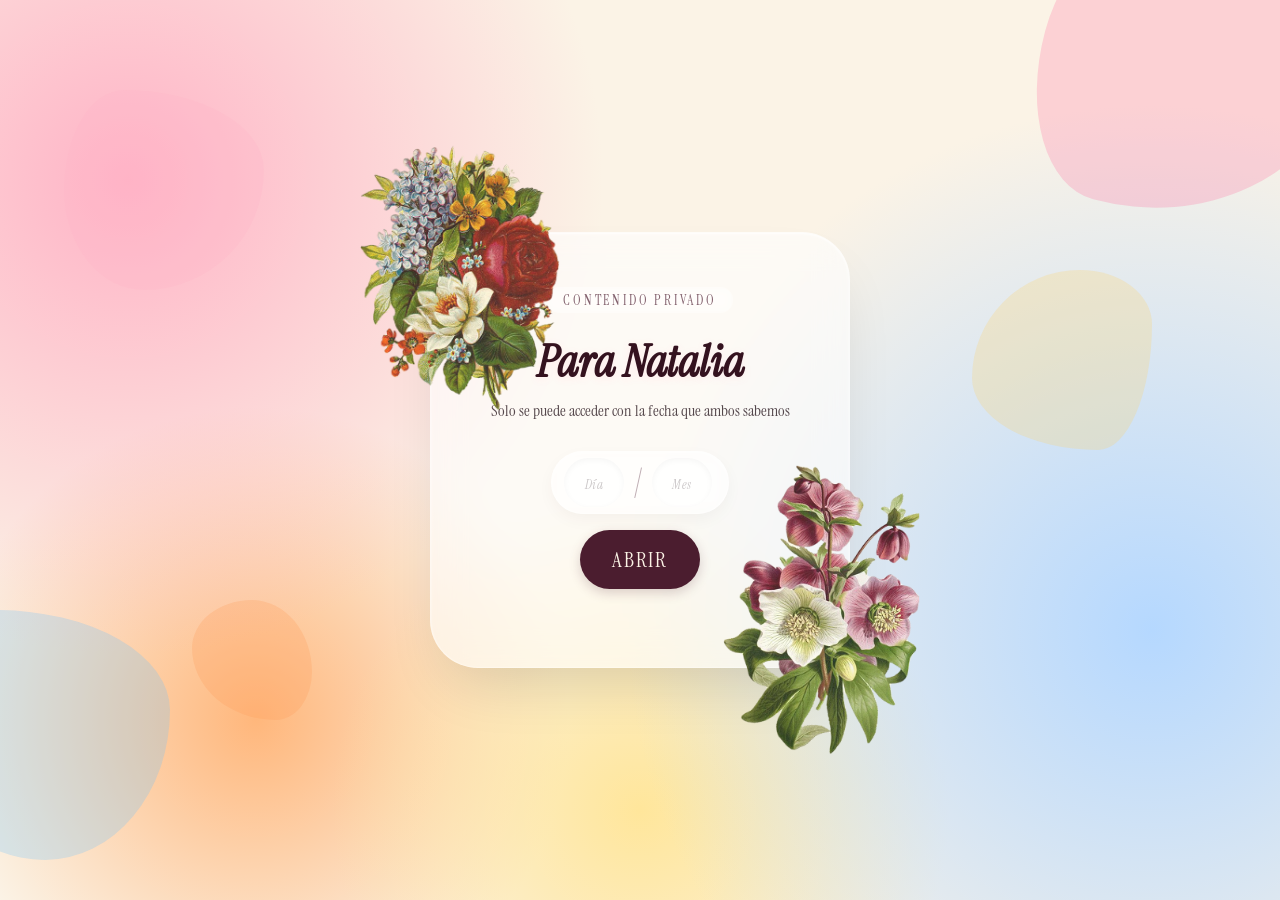
==== commit 1e988e86: "UPDATE" ====
--- a/index.html
+++ b/index.html
@@ -20,8 +20,8 @@
   </div>
 
   <div class="card-wrapper">
-    <img src="images/FlowersLeft.png" alt="" class="corner-img top-left">
-    <img src="images/FlowersRight.png" alt="" class="corner-img bottom-right">
+    <img src="Images/FlowersLeft.png" alt="" class="corner-img top-left">
+    <img src="Images/FlowersRight.png" alt="" class="corner-img bottom-right">
 
     <div class="envelope-card" id="envelopeCard">
       <div class="card-bg-image"></div>
